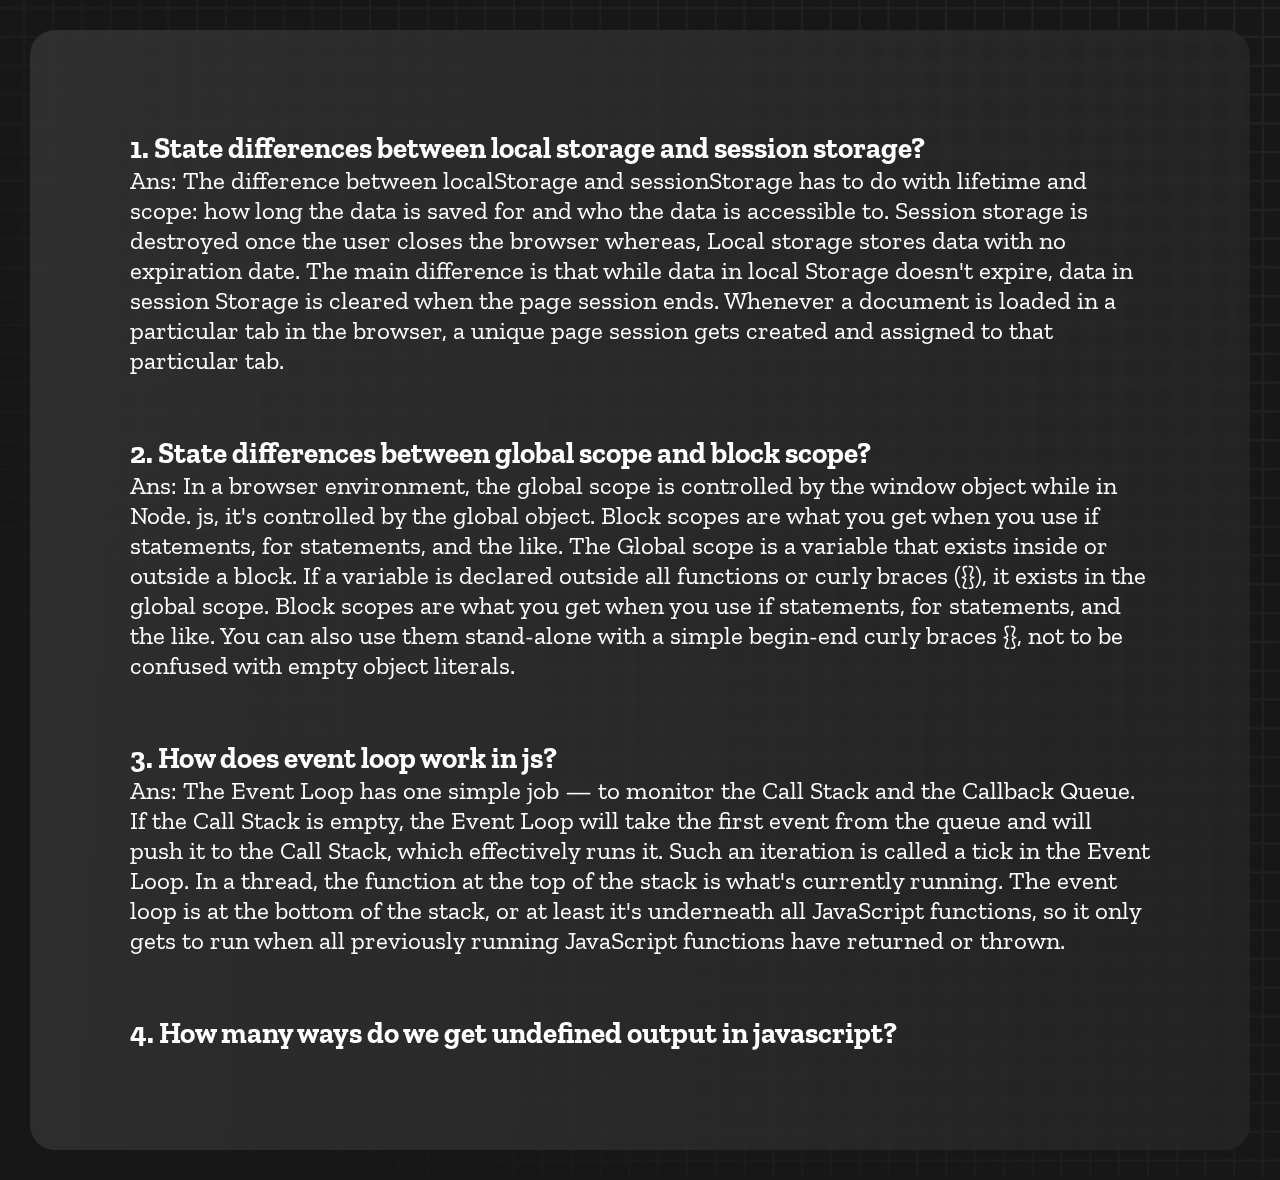
==== blog.html @ 562f8b87 "7th" ====
<!DOCTYPE html>
<html lang="en">

<head>
    <meta charset="UTF-8">
    <meta http-equiv="X-UA-Compatible" content="IE=edge">
    <meta name="viewport" content="width=device-width, initial-scale=1.0">
    <title>Blog</title>
    <link href="https://fonts.googleapis.com/css2?family=Zilla+Slab:wght@300;400;500&display=swap" rel="stylesheet" />
    <link rel="stylesheet" href="styles.css">
</head>

<body>
    <div class="blogs">
        <h3>
            1. State differences between local storage and session storage?
        </h3>
        <p>Ans: The difference between localStorage and sessionStorage has to do with lifetime and scope: how long the
            data
            is saved for and who the data is accessible to. Session storage is destroyed once the user closes the
            browser
            whereas, Local storage stores data with no expiration date. The main difference is that while data in local
            Storage doesn't expire, data in session Storage is cleared when the page session ends. Whenever a document
            is
            loaded in a particular tab in the browser, a unique page session gets created and assigned to that
            particular
            tab.</p>
        <br></br>
        <h3>2. State differences between global scope and block scope?</h3>
        <p>
            Ans: In a browser environment, the global scope is controlled by the window object while in Node. js, it's
            controlled by the global object. Block scopes are what you get when you use if statements, for statements,
            and
            the like. The Global scope is a variable that exists inside or outside a block. If a variable is declared
            outside all functions or curly braces ({}), it exists in the global scope. Block scopes are what you get
            when
            you use if statements, for statements, and the like. You can also use them stand-alone with a simple
            begin-end
            curly braces {}, not to be confused with empty object literals.
        </p>
        <br></br>
        <h3>3. How does event loop work in js?</h3>
        <p>
            Ans: The Event Loop has one simple job — to monitor the Call Stack and the Callback Queue. If the Call Stack
            is
            empty, the Event Loop will take the first event from the queue and will push it to the Call Stack, which
            effectively runs it. Such an iteration is called a tick in the Event Loop. In a thread, the function at the
            top
            of the stack is what's currently running. The event loop is at the bottom of the stack, or at least it's
            underneath all JavaScript functions, so it only gets to run when all previously running JavaScript functions
            have returned or thrown.
        </p>
        <br></br>
        <h3>4. How many ways do we get undefined output in javascript?</h3>
        <p></p>
    </div>

</body>

</html>
---- styles.css ----
* {
  padding: 0;
  margin: 0;
  box-sizing: border-box;
}

body {
  background-image: url("./bg.png");
  background-size: cover;
  background-position: left top;
  font-family: "Zilla Slab", serif;
}

.box-container {
  width: 70%;
  margin: 0 auto;
}

#question {
  height: 100px;
  display: flex;
  align-items: center;
  justify-content: center;
  color: white;
  font-size: 25px;
  border-radius: 15px;
  background: rgb(255, 255, 255);
  background: linear-gradient(92.49deg,
      rgba(255, 255, 255, 0.1) 0.18%,
      rgba(255, 255, 255, 0.05) 99.85%);
  backdrop-filter: blur(5px);
  margin-bottom: 30px;
}

#display {
  height: 100px;
  display: flex;
  flex-wrap: wrap;
  align-items: center;
  padding-left: 5rem;
  color: white;
  font-size: 32px;
  background-color: #171717;
  border: 2px solid #9dffad;
  border-radius: 15px;
}

#countdown {
  position: fixed;
  height: 100vh;
  width: 100vw;
  background-color: rgba(0, 0, 0, 0.8);
  top: 0;
  left: 0;
  display: flex;
  align-items: center;
  justify-content: center;
  font-size: 3rem;
  color: white;
  display: none;
}

#result {
  position: fixed;
  top: 15%;
  left: 20%;
  transform: translate(50%, 50%);
  height: 250px;
  width: 400px;
  background-color: #171717;
  border-radius: 15px;
  border: 2px solid #9dffad;
  color: white;
  text-align: center;
  padding: 2rem;
}

#show-time {
  text-align: center;
  color: white;
  margin: 10px 0;
}

.green {
  color: #9dffad;
}

.red {
  color: #eb6565;
}

.bold {
  font-weight: 700;
}

.inactive {
  border: 2px solid white !important;
}

.hidden {
  display: none;
}

.title {
  text-align: center;
  color: white;
  margin: 20px 0;
}

.divider-container {
  height: 80px;
  display: flex;
  justify-content: center;
  align-items: center;
  gap: 15px;
  margin: 0 auto;
}

.line {
  height: 2px;
  background: white;
  width: 100%;
}

.title2 {
  color: white;
  display: block;
}

.buttons {
  display: flex;
  justify-content: center;
  margin: 30px 0;
}

button {
  padding: 10px 20px;
  border: none;
  font-size: 16px;
  font-weight: bold;
  width: 300px;
  height: 50px;
  color: white;
  background-color: #171717;
  border-radius: 10px;
  border: 2px solid #9dffad;
  cursor: pointer;
}

#histories {
  display: flex;
  flex-wrap: wrap;
  justify-content: space-around;
}

.card {
  width: 100%;
  height: 100%;
  padding: 50px;
  display: flex;
  justify-content: space-between;
  align-items: center;
  padding: 20px 30px;
  color: white;
  border-radius: 15px;
  background: rgb(255, 255, 255);
  background: linear-gradient(92.49deg,
      rgba(255, 255, 255, 0.1) 0.18%,
      rgba(255, 255, 255, 0.05) 99.85%);
  backdrop-filter: blur(5px);
  margin-bottom: 30px;
}

#modal-background {
  background: rgb(255, 255, 255);
  background: linear-gradient(92.49deg,
      rgba(255, 255, 255, 0.1) 0.18%,
      rgba(255, 255, 255, 0.05) 99.85%);
  backdrop-filter: blur(5px);
  height: 100vh;
  width: 100%;
  position: fixed;
  top: 0;
}

@media only screen and (max-width: 700px) {
  .box-container {
    padding: 0 20px;
    width: 100%;
  }

  .card {
    flex-direction: column;
  }
}

.blogs {
  height: auto;
  color: white;
  font-size: 25px;
  border-radius: 25px;
  background: rgb(255, 255, 255);
  background: linear-gradient(92.49deg,
      rgba(255, 255, 255, 0.1) 0.18%,
      rgba(255, 255, 255, 0.05) 99.85%);
  backdrop-filter: blur(5px);
  margin: 30px;
  padding: 100px;
}
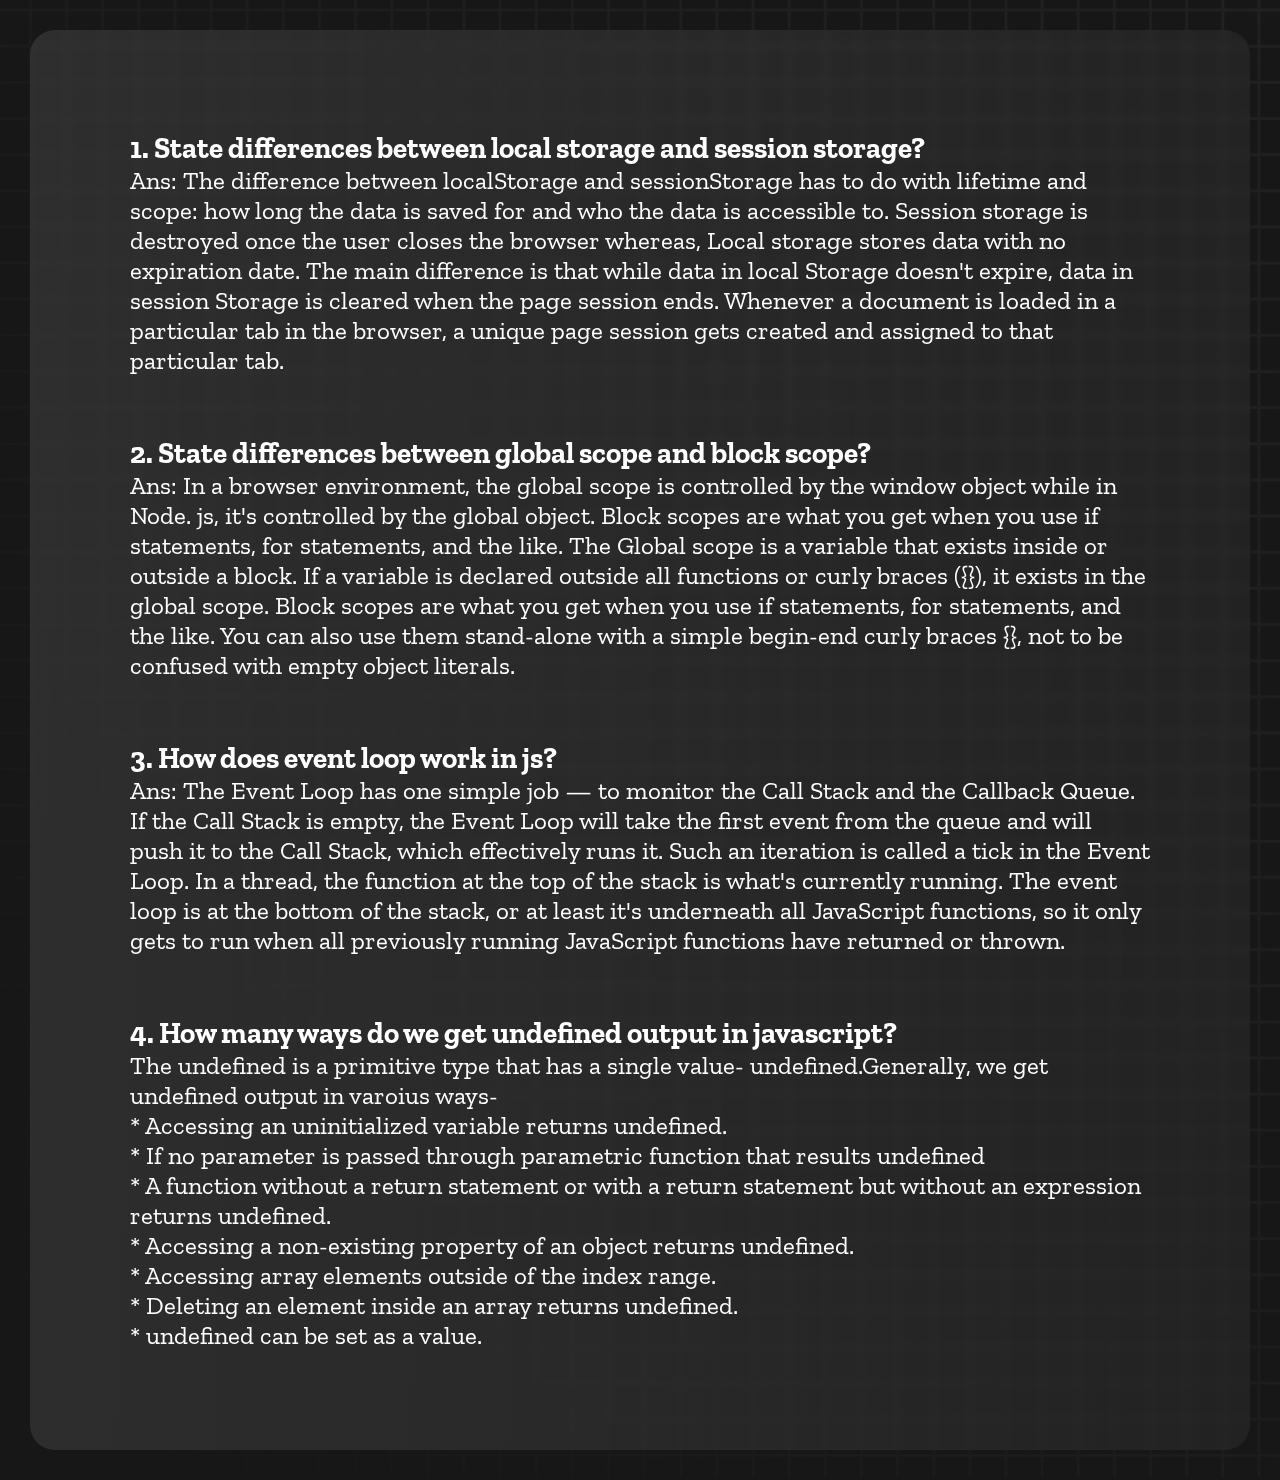
==== commit 3466863b: "10th" ====
--- a/blog.html
+++ b/blog.html
@@ -52,7 +52,17 @@
         </p>
         <br></br>
         <h3>4. How many ways do we get undefined output in javascript?</h3>
-        <p></p>
+        <p>The undefined is a primitive type that has a single value- undefined.Generally, we get undefined output in
+            varoius ways-
+        <p>* Accessing an uninitialized variable returns undefined.</p>
+        <p>* If no parameter is passed through parametric function that results undefined</p>
+        <p>* A function without a return statement or with a return statement but without an expression returns
+            undefined.</p>
+        <p>* Accessing a non-existing property of an object returns undefined.</p>
+        <p>* Accessing array elements outside of the index range.</p>
+        <p> * Deleting an element inside an array returns undefined.</p>
+        <p> * undefined can be set as a value.</p>
+        </p>
     </div>
 
 </body>
--- a/styles.css
+++ b/styles.css
@@ -148,9 +148,10 @@
 }
 
 #histories {
-  display: flex;
+  display: grid;
   flex-wrap: wrap;
   justify-content: space-around;
+
 }
 
 .card {
@@ -158,7 +159,7 @@
   height: 100%;
   padding: 50px;
   display: flex;
-  justify-content: space-between;
+  justify-content: space-around;
   align-items: center;
   padding: 20px 30px;
   color: white;
@@ -183,16 +184,56 @@
   top: 0;
 }
 
-@media only screen and (max-width: 700px) {
+/* media queries */
+@media only screen and (max-width: 1920px) {
   .box-container {
     padding: 0 20px;
-    width: 100%;
+  }
+
+  .card {
+    flex-direction: row;
+  }
+
+  #histories {
+    grid-template-columns: repeat(3, 1fr);
+    gap: 10px;
+  }
+}
+
+/* medium device */
+@media screen and (min-width: 577px) and (max-width: 992px) {
+
+  .box-container {
+    padding: 0 20px;
   }
 
   .card {
     flex-direction: column;
   }
-}
+
+  #histories {
+    grid-template-columns: repeat(2, 1fr);
+    gap: 10px;
+  }
+
+}
+
+/* smaller device  */
+@media screen and (max-width: 576px) {
+  .box-container {
+    padding: 0 20px;
+  }
+
+  .card {
+    flex-direction: column;
+  }
+
+  #histories {
+    grid-template-columns: repeat(1, 1fr);
+  }
+
+}
+
 
 .blogs {
   height: auto;
@@ -206,4 +247,5 @@
   backdrop-filter: blur(5px);
   margin: 30px;
   padding: 100px;
+  justify-content: center;
 }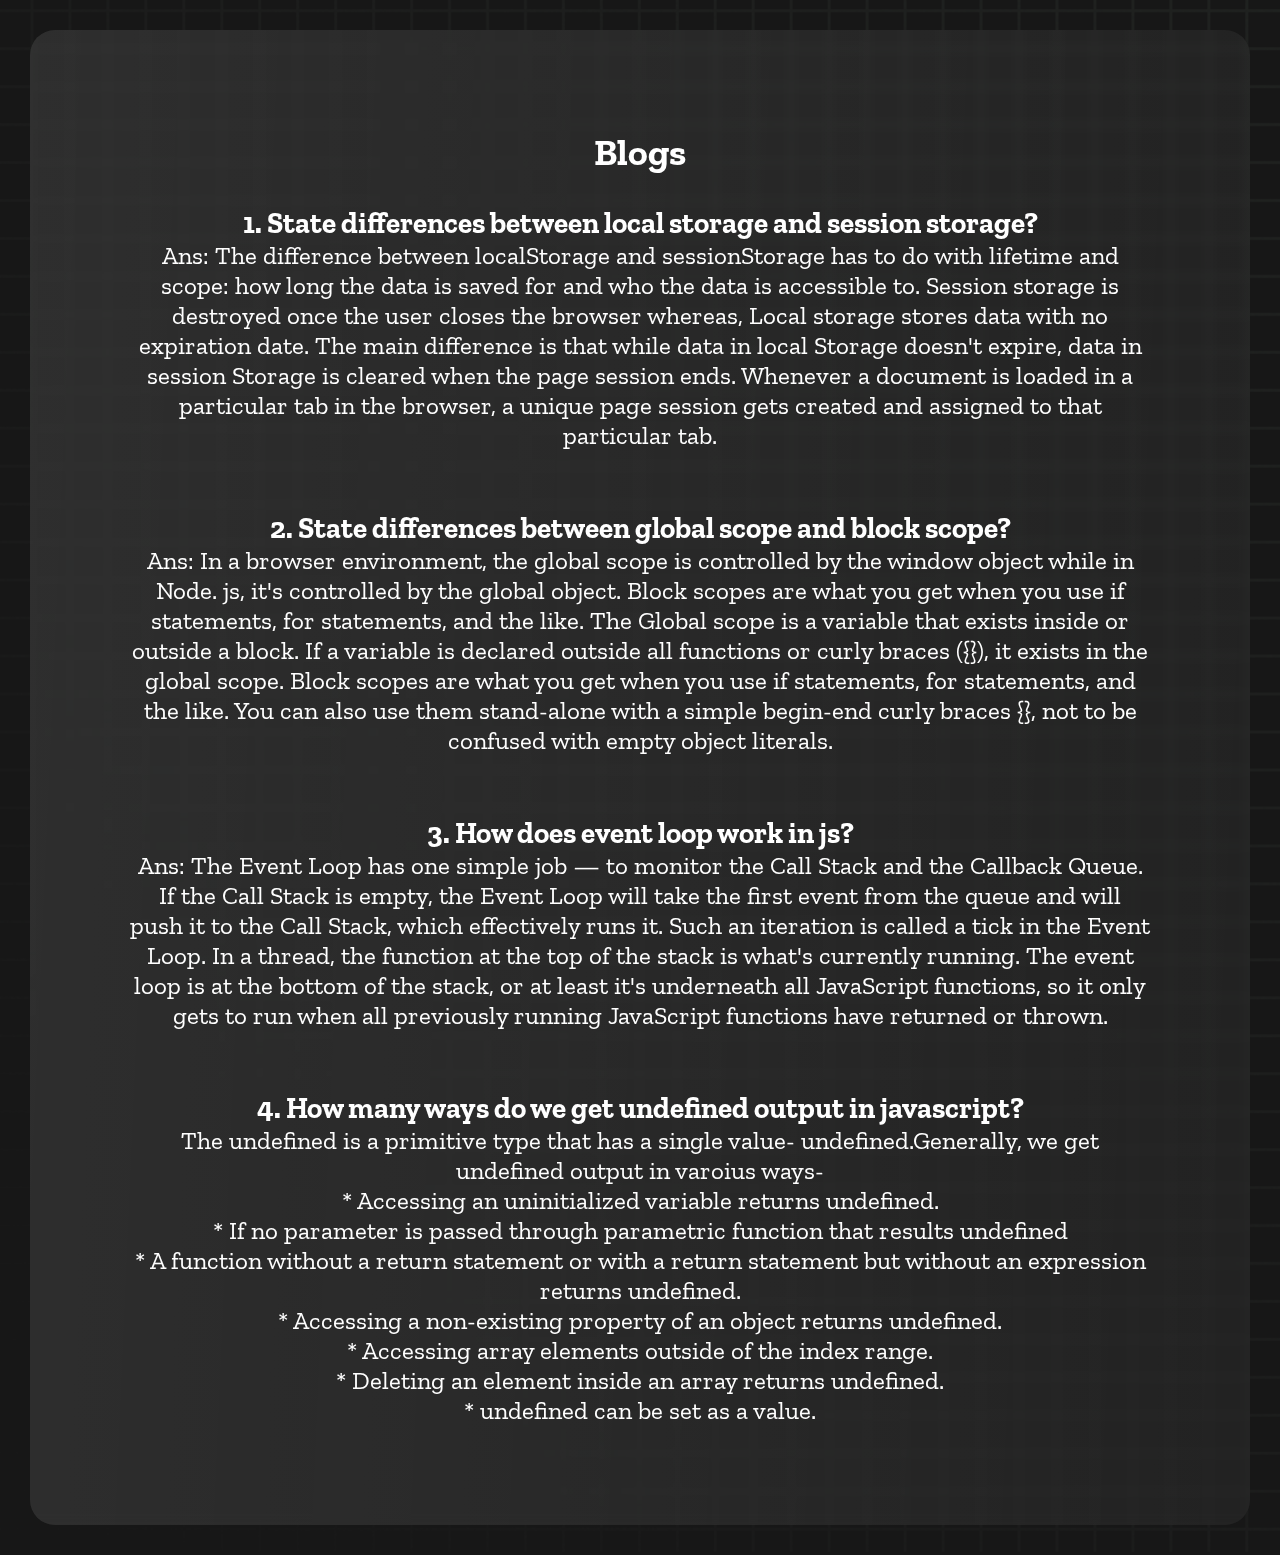
==== commit ea0dc19c: "12th" ====
--- a/blog.html
+++ b/blog.html
@@ -11,7 +11,9 @@
 </head>
 
 <body>
-    <div class="blogs">
+    <div id="blogs">
+        <h2>Blogs</h2>
+        <br>
         <h3>
             1. State differences between local storage and session storage?
         </h3>
--- a/styles.css
+++ b/styles.css
@@ -216,6 +216,22 @@
     gap: 10px;
   }
 
+  #question {
+    height: 200px;
+  }
+
+  #display {
+    height: 200px;
+    padding-left: 1rem;
+    font-size: 25px;
+  }
+
+  #result {
+    top: 25%;
+    left: 15%;
+    transform: translate(20%, 20%);
+  }
+
 }
 
 /* smaller device  */
@@ -228,14 +244,28 @@
     flex-direction: column;
   }
 
+  #question {
+    height: 250px;
+  }
+
+  #display {
+    height: 200px;
+    padding-left: 1rem;
+    font-size: 25px;
+  }
+
   #histories {
     grid-template-columns: repeat(1, 1fr);
   }
 
-}
-
-
-.blogs {
+  #result {
+    top: 25%;
+    left: -10%;
+    transform: translate(20%, 20%);
+  }
+}
+
+#blogs {
   height: auto;
   color: white;
   font-size: 25px;
@@ -247,5 +277,5 @@
   backdrop-filter: blur(5px);
   margin: 30px;
   padding: 100px;
-  justify-content: center;
+  text-align: center;
 }